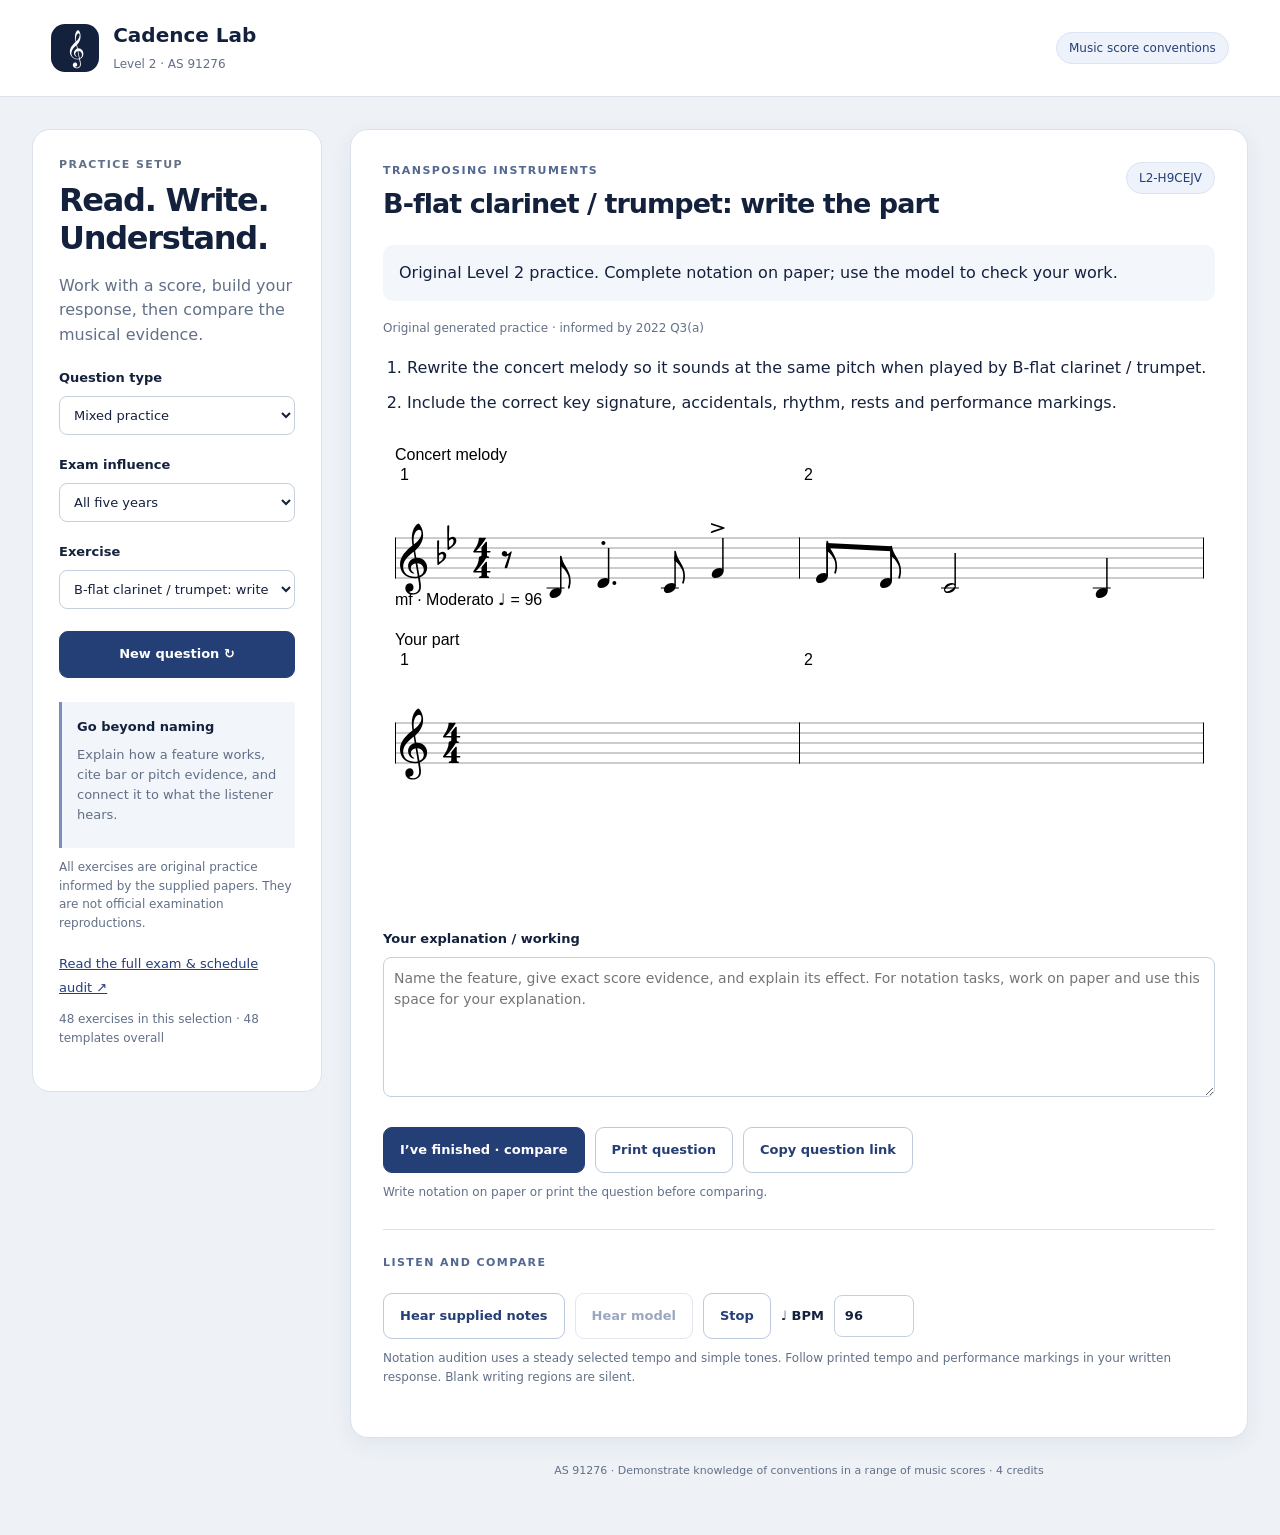
==== index.html @ 73634cb4 "Build Level 2 score conventions practice from 2021–2025 exam audit" ====
<!doctype html>
<html lang="en-NZ"><head><meta charset="utf-8"><meta name="viewport" content="width=device-width,initial-scale=1"><meta name="theme-color" content="#172554"><meta name="description" content="NCEA Level 2 Music AS 91276 score conventions practice informed by the 2021–2025 papers and schedules."><title>Cadence Lab · Level 2</title><link rel="icon" href="favicon.svg"><link rel="stylesheet" href="styles.css"></head>
<body>
<header><a class="brand" href="./"><span class="mark" aria-hidden="true">𝄞</span><span><strong>Cadence Lab</strong><small>Level 2 · AS 91276</small></span></a><span class="chip">Music score conventions</span></header>
<main>
 <aside class="controls"><p class="eyebrow">Practice setup</p><h1>Read. Write.<br>Understand.</h1><p>Work with a score, build your response, then compare the musical evidence.</p>
 <label for="family">Question type</label><select id="family"><option value="all">Mixed practice</option></select>
 <label for="year">Exam influence</label><select id="year"><option value="all">All five years</option><option>2021</option><option>2022</option><option>2023</option><option>2024</option><option>2025</option></select>
 <label for="template">Exercise</label><select id="template"></select><button id="new" class="primary">New question <span aria-hidden="true">↻</span></button>
 <div class="note"><strong>Go beyond naming</strong><p>Explain how a feature works, cite bar or pitch evidence, and connect it to what the listener hears.</p></div>
 <p class="fine">All exercises are original practice informed by the supplied papers. They are not official examination reproductions.</p>
 <a class="text-link" href="docs/source-audit-2021-2025.md">Read the full exam & schedule audit ↗</a><p class="fine" id="count"></p>
 </aside>
 <section class="workspace"><article class="paper">
 <div class="heading"><div><p class="eyebrow" id="family-label"></p><h2 id="title">Loading…</h2></div><span class="chip" id="variant"></span></div>
 <p id="context" class="context"></p><p id="provenance" class="fine"></p><ol id="tasks"></ol>
 <div id="score" class="score" aria-label="Question score"></div><div id="writing-score" class="score" aria-label="Writing staves"></div>
 <div id="fields" class="fields"></div><label for="notes" class="response-label">Your explanation / working</label><textarea id="notes" placeholder="Name the feature, give exact score evidence, and explain its effect. For notation tasks, work on paper and use this space for your explanation."></textarea>
 <div class="actions"><button id="reveal" class="primary">I’ve finished · compare</button><button id="print-question">Print question</button><button id="copy-link">Copy question link</button></div>
 <p id="status" role="status" class="fine"></p>
 <section id="model" hidden><p class="eyebrow">Model response</p><h3>Compare the evidence</h3><div id="comparison"></div><div id="model-score" class="score"></div><ul id="answer"></ul>
 <div class="checks"><h3>Check your own work</h3><div id="checks"></div><p class="fine">These describe the progression towards Achievement, Merit and Excellence. They are self-check prompts, not an official NCEA grade or a percentage conversion.</p></div><button id="print-model">Print model</button></section>
 <section class="listen"><p class="eyebrow">Listen and compare</p><div class="actions"><button id="play-question">Hear supplied notes</button><button id="play-model" disabled>Hear model</button><button id="stop">Stop</button><label for="tempo">♩ BPM <input id="tempo" type="number" min="40" max="160" value="96"></label></div><p class="fine">Notation audition uses a steady selected tempo and simple tones. Follow printed tempo and performance markings in your written response. Blank writing regions are silent.</p></section>
 </article><footer>AS 91276 · Demonstrate knowledge of conventions in a range of music scores · 4 credits</footer></section>
</main>
<script src="vendor/vexflow-bravura-4.2.5.js"></script><script src="theory.js"></script><script src="question-bank.js"></script><script src="validator.js"></script><script src="score-renderer.js"></script><script src="playback.js"></script><script src="app.js"></script>
</body></html>
---- styles.css ----
:root{color-scheme:light;--ink:#14213d;--blue:#243e76;--muted:#627087;--line:#dce2eb;--paper:#fff;--wash:#eef2f7}*{box-sizing:border-box}body{margin:0;font:16px/1.55 system-ui,-apple-system,BlinkMacSystemFont,"Segoe UI",sans-serif;color:var(--ink);background:var(--wash)}header{display:flex;align-items:center;justify-content:space-between;padding:20px 4vw;background:white;border-bottom:1px solid var(--line)}.brand{display:flex;gap:14px;align-items:center;text-decoration:none;color:var(--ink)}.brand strong{font-size:20px;display:block}.brand small{color:var(--muted);font-size:12px}.mark{display:grid;place-items:center;background:var(--ink);color:white;width:48px;height:48px;border-radius:14px;font-size:32px}.chip{background:#edf2fb;color:var(--blue);border:1px solid #dbe4f3;border-radius:20px;padding:6px 12px;font-size:12px;white-space:nowrap}main{display:grid;grid-template-columns:290px minmax(0,1fr);gap:28px;max-width:1500px;margin:auto;padding:32px}.controls{align-self:start;padding:26px;background:white;border:1px solid var(--line);border-radius:18px}.eyebrow{font-size:11px;font-weight:750;letter-spacing:.13em;text-transform:uppercase;color:#526890;margin:0 0 8px}h1{font-size:32px;line-height:1.2;letter-spacing:-.04em;margin:0 0 16px}h2{font-size:27px;line-height:1.25;letter-spacing:-.035em;margin:0}h3{font-size:19px;line-height:1.35}p{margin:10px 0 18px}.controls>p{color:var(--muted)}label{display:block;font-size:13px;font-weight:650;margin:20px 0 8px}select,input,textarea,button{font:inherit}select,input,textarea{border:1px solid #c6cfdd;border-radius:8px;background:white;color:var(--ink);padding:10px;width:100%}select{font-size:13px}button{border:1px solid #bdc9dc;border-radius:9px;background:white;color:var(--blue);font-size:13px;font-weight:650;padding:12px 16px;cursor:pointer}button:hover{background:#edf2fa}button:disabled{opacity:.45;cursor:default}.primary{background:var(--blue);color:white;border-color:var(--blue)}.primary:hover{background:#172c58}.controls button{width:100%;margin-top:22px}.note{background:#f2f5fa;border-left:3px solid #7792ba;padding:15px;margin-top:24px;font-size:13px}.note p{margin:8px 0;color:var(--muted)}.fine{font-size:12px;color:var(--muted)}.text-link{color:var(--blue);font-size:13px}.workspace{min-width:0}.paper{border:1px solid var(--line);border-radius:18px;background:white;padding:32px;box-shadow:0 6px 22px #152b4810}.heading{display:flex;gap:20px;align-items:flex-start;justify-content:space-between}.context{background:#f3f6fb;border-radius:10px;padding:16px;margin-top:24px}ol{padding-left:24px}li{margin:10px 0}.score{margin:22px 0;overflow-x:auto;background:#fff}.score-system{margin-bottom:12px}.score-system svg{display:block;max-width:100%;height:auto}textarea{min-height:140px;resize:vertical;font-size:14px}.actions{display:flex;align-items:center;gap:10px;flex-wrap:wrap;margin:22px 0 10px}.fields{display:grid;grid-template-columns:repeat(auto-fit,minmax(145px,1fr));gap:16px}.fields label{margin:6px 0}.fields input{font-size:14px}.checks{background:#f3f6fb;border-radius:12px;padding:20px;margin:24px 0}.checks label{display:flex;gap:12px;margin:12px 0;font-size:14px;font-weight:400;align-items:flex-start}.checks input{width:18px;margin-top:3px}.checks strong{display:block}.listen{border-top:1px solid var(--line);margin-top:28px;padding-top:24px}.listen label{display:flex;gap:10px;align-items:center;margin:0}.listen input{width:80px}#model{border-top:2px solid #ccd9ed;margin-top:30px;padding-top:25px}#comparison{font-size:13px;background:#eff4fc;border-radius:8px;padding:12px}#comparison:empty{display:none}footer{padding:24px;text-align:center;color:var(--muted);font-size:11px}[hidden]{display:none!important}:focus-visible{outline:3px solid #72a0df;outline-offset:3px}@media(max-width:950px){main{grid-template-columns:235px minmax(0,1fr);padding:20px;gap:18px}.controls,.paper{padding:20px}.heading{display:block}.heading .chip{display:inline-block;margin-top:12px}}@media(max-width:700px){header{padding:14px 18px}header>.chip{display:none}main{display:block;padding:14px}.controls{margin-bottom:16px;display:grid;grid-template-columns:1fr 1fr;gap:10px 16px}.controls h1,.controls>.eyebrow,.controls>p,.controls .note,.controls .text-link{grid-column:1/-1}.controls h1{font-size:26px}.controls label{margin:10px 0 0}.controls select{grid-column:2}.controls button{grid-column:1/-1;margin-top:8px}.controls .note{margin-top:8px}.paper{padding:18px}h2{font-size:23px}.fields{grid-template-columns:1fr 1fr}}
@media print{@page{size:A4 portrait;margin:12mm}body{background:white;font-size:11pt}header,.controls,footer,.actions,.listen,#status,#copy-link,#comparison{display:none!important}main{display:block;padding:0;max-width:none}.paper{border:0;box-shadow:none;border-radius:0;padding:0}.heading{display:block}.context{padding:0;background:none}.score{overflow:visible;margin:10px 0}.score-system{break-inside:avoid}.score-system svg{width:100%;height:auto}textarea{border:0;border-bottom:1px solid #ccc;min-height:70px}.fields input{border:0;border-bottom:1px solid #aaa}.score-system{page-break-inside:avoid}body[data-print="question"] #model{display:none!important}body[data-print="model"] #score,body[data-print="model"] #writing-score,body[data-print="model"] #fields,body[data-print="model"] #notes,body[data-print="model"] .response-label{display:none!important}body[data-print="model"] #model{display:block!important}#print-model{display:none!important}.checks input{appearance:none;border:1px solid #666;border-radius:0}.fine{font-size:9pt}}
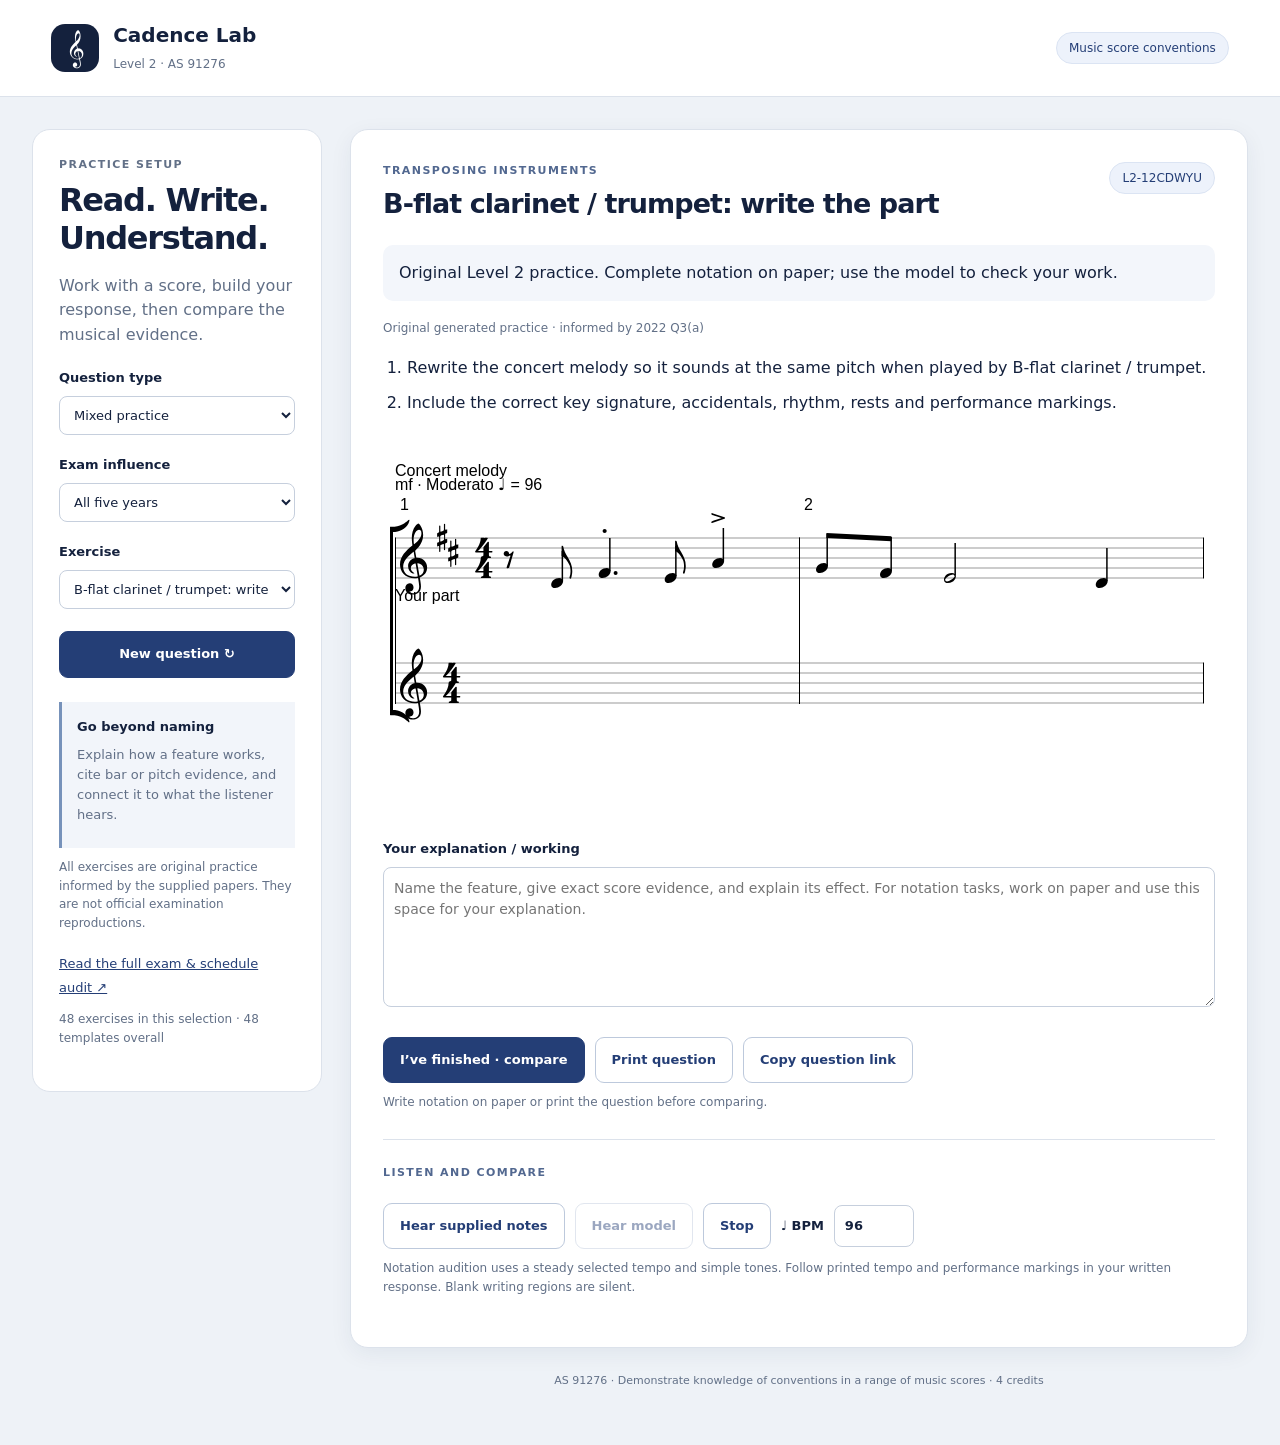
==== commit b0da4ae9: "Tighten multi-part score layout and remove flags from beamed quavers" ====
--- a/index.html
+++ b/index.html
@@ -23,5 +23,5 @@
  <section class="listen"><p class="eyebrow">Listen and compare</p><div class="actions"><button id="play-question">Hear supplied notes</button><button id="play-model" disabled>Hear model</button><button id="stop">Stop</button><label for="tempo">♩ BPM <input id="tempo" type="number" min="40" max="160" value="96"></label></div><p class="fine">Notation audition uses a steady selected tempo and simple tones. Follow printed tempo and performance markings in your written response. Blank writing regions are silent.</p></section>
  </article><footer>AS 91276 · Demonstrate knowledge of conventions in a range of music scores · 4 credits</footer></section>
 </main>
-<script src="vendor/vexflow-bravura-4.2.5.js"></script><script src="theory.js"></script><script src="question-bank.js"></script><script src="validator.js"></script><script src="score-renderer.js"></script><script src="playback.js"></script><script src="app.js"></script>
+<script src="vendor/vexflow-bravura-4.2.5.js"></script><script src="theory.js"></script><script src="question-bank.js"></script><script src="validator.js"></script><script src="score-renderer.js?v=20261012-2"></script><script src="playback.js"></script><script src="app.js"></script>
 </body></html>
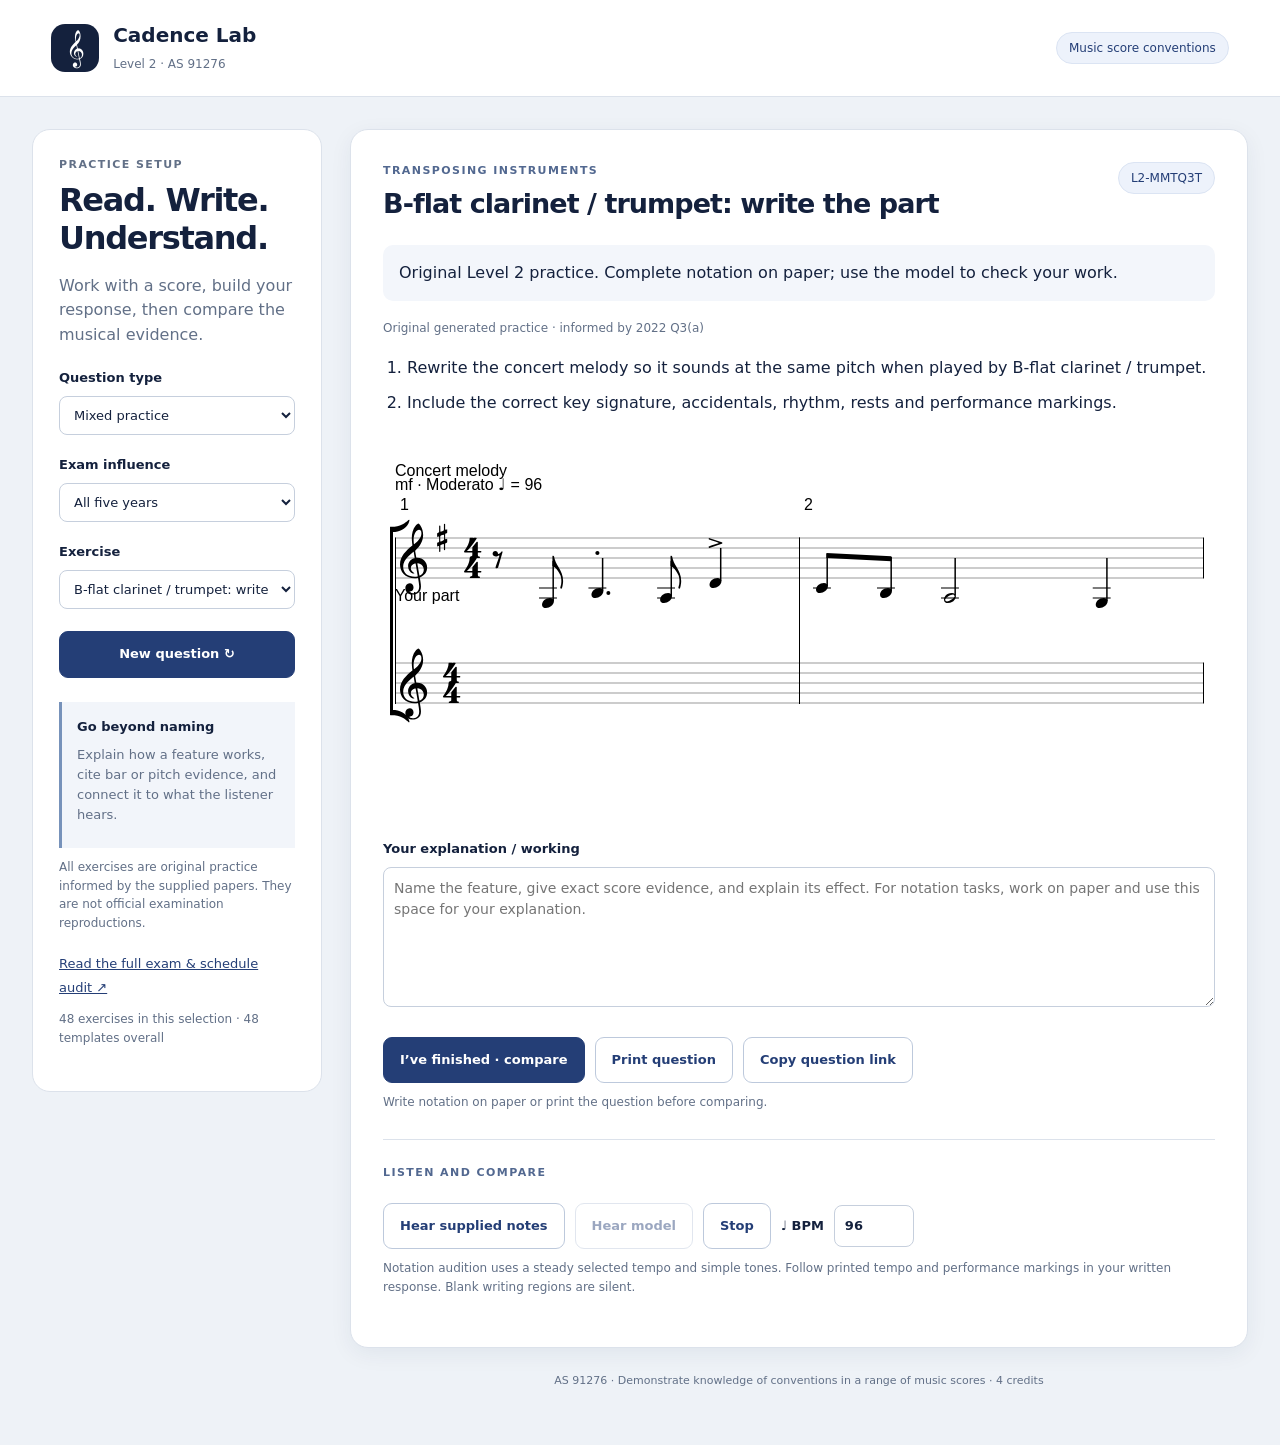
==== commit cc4b4182: "Use piano braces and avoid duplicate measure and question labels" ====
--- a/index.html
+++ b/index.html
@@ -23,5 +23,5 @@
  <section class="listen"><p class="eyebrow">Listen and compare</p><div class="actions"><button id="play-question">Hear supplied notes</button><button id="play-model" disabled>Hear model</button><button id="stop">Stop</button><label for="tempo">♩ BPM <input id="tempo" type="number" min="40" max="160" value="96"></label></div><p class="fine">Notation audition uses a steady selected tempo and simple tones. Follow printed tempo and performance markings in your written response. Blank writing regions are silent.</p></section>
  </article><footer>AS 91276 · Demonstrate knowledge of conventions in a range of music scores · 4 credits</footer></section>
 </main>
-<script src="vendor/vexflow-bravura-4.2.5.js"></script><script src="theory.js"></script><script src="question-bank.js"></script><script src="validator.js"></script><script src="score-renderer.js?v=20261012-2"></script><script src="playback.js"></script><script src="app.js"></script>
+<script src="vendor/vexflow-bravura-4.2.5.js"></script><script src="theory.js"></script><script src="question-bank.js"></script><script src="validator.js"></script><script src="score-renderer.js?v=20261012-3"></script><script src="playback.js"></script><script src="app.js"></script>
 </body></html>
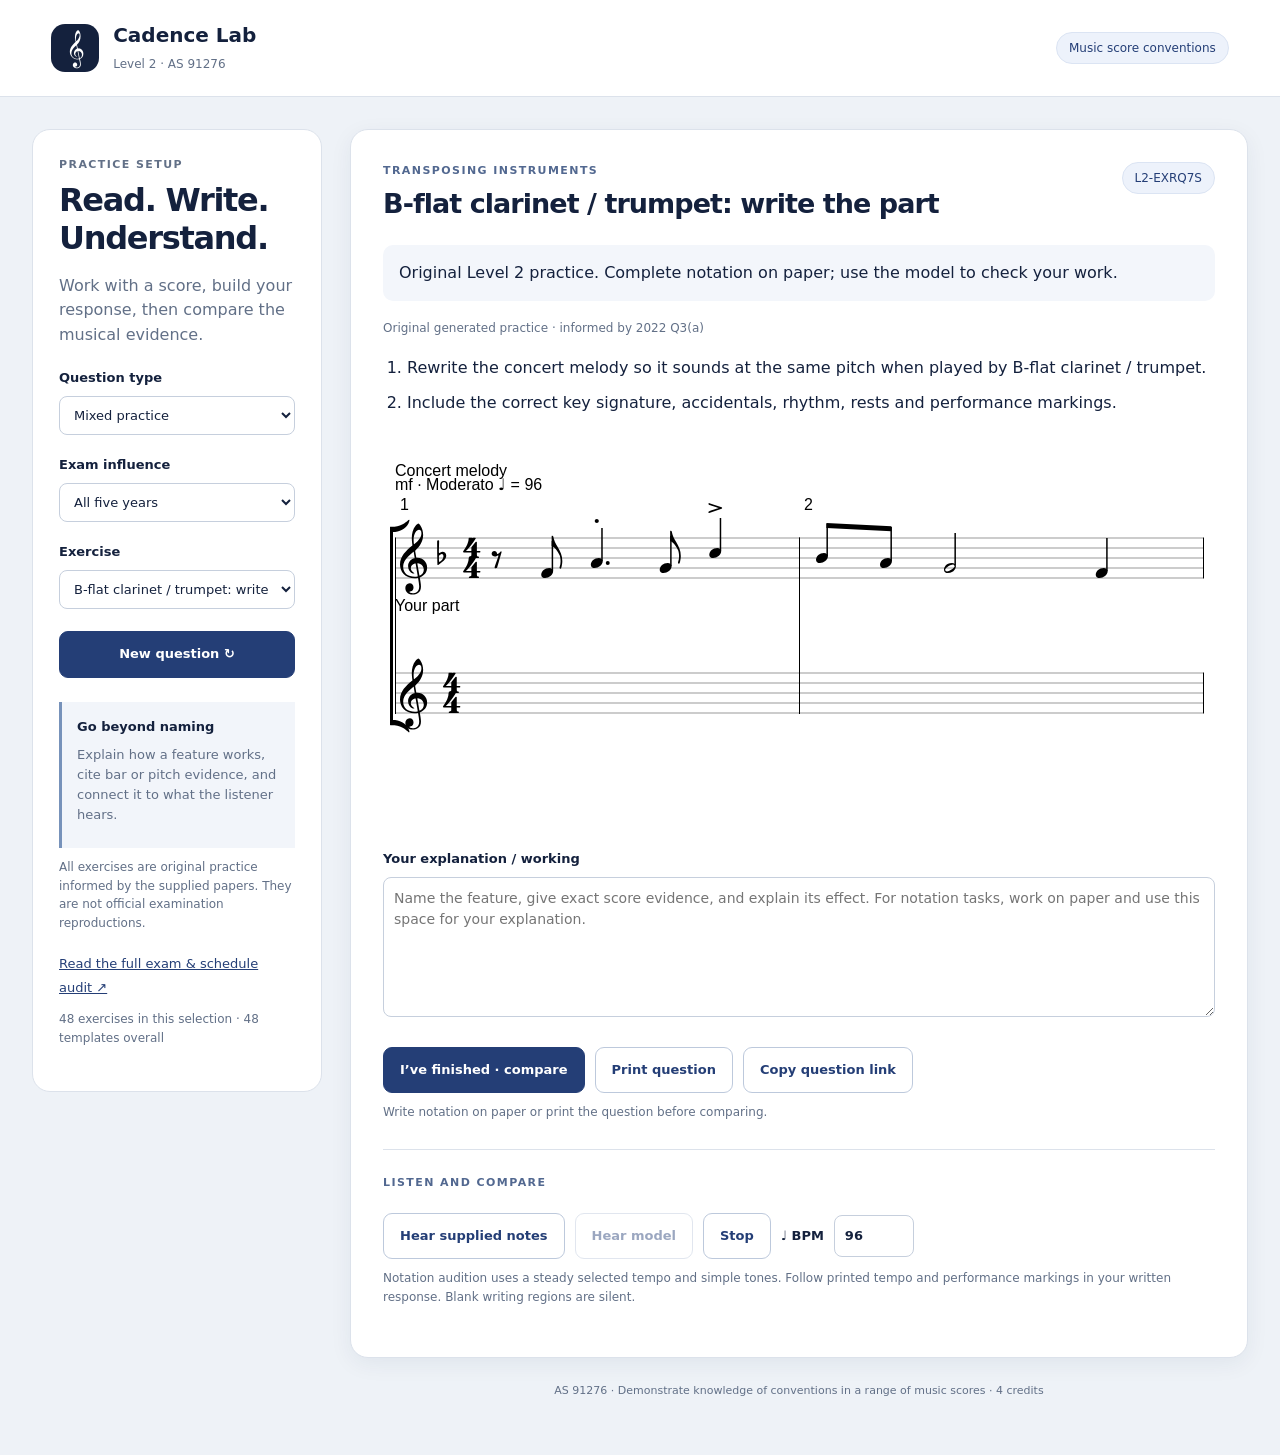
==== commit c2499917: "Keep compact staff spacing with clearance for clefs and part labels" ====
--- a/index.html
+++ b/index.html
@@ -23,5 +23,5 @@
  <section class="listen"><p class="eyebrow">Listen and compare</p><div class="actions"><button id="play-question">Hear supplied notes</button><button id="play-model" disabled>Hear model</button><button id="stop">Stop</button><label for="tempo">♩ BPM <input id="tempo" type="number" min="40" max="160" value="96"></label></div><p class="fine">Notation audition uses a steady selected tempo and simple tones. Follow printed tempo and performance markings in your written response. Blank writing regions are silent.</p></section>
  </article><footer>AS 91276 · Demonstrate knowledge of conventions in a range of music scores · 4 credits</footer></section>
 </main>
-<script src="vendor/vexflow-bravura-4.2.5.js"></script><script src="theory.js"></script><script src="question-bank.js"></script><script src="validator.js"></script><script src="score-renderer.js?v=20261012-3"></script><script src="playback.js"></script><script src="app.js"></script>
+<script src="vendor/vexflow-bravura-4.2.5.js"></script><script src="theory.js"></script><script src="question-bank.js"></script><script src="validator.js"></script><script src="score-renderer.js?v=20261012-4"></script><script src="playback.js"></script><script src="app.js"></script>
 </body></html>
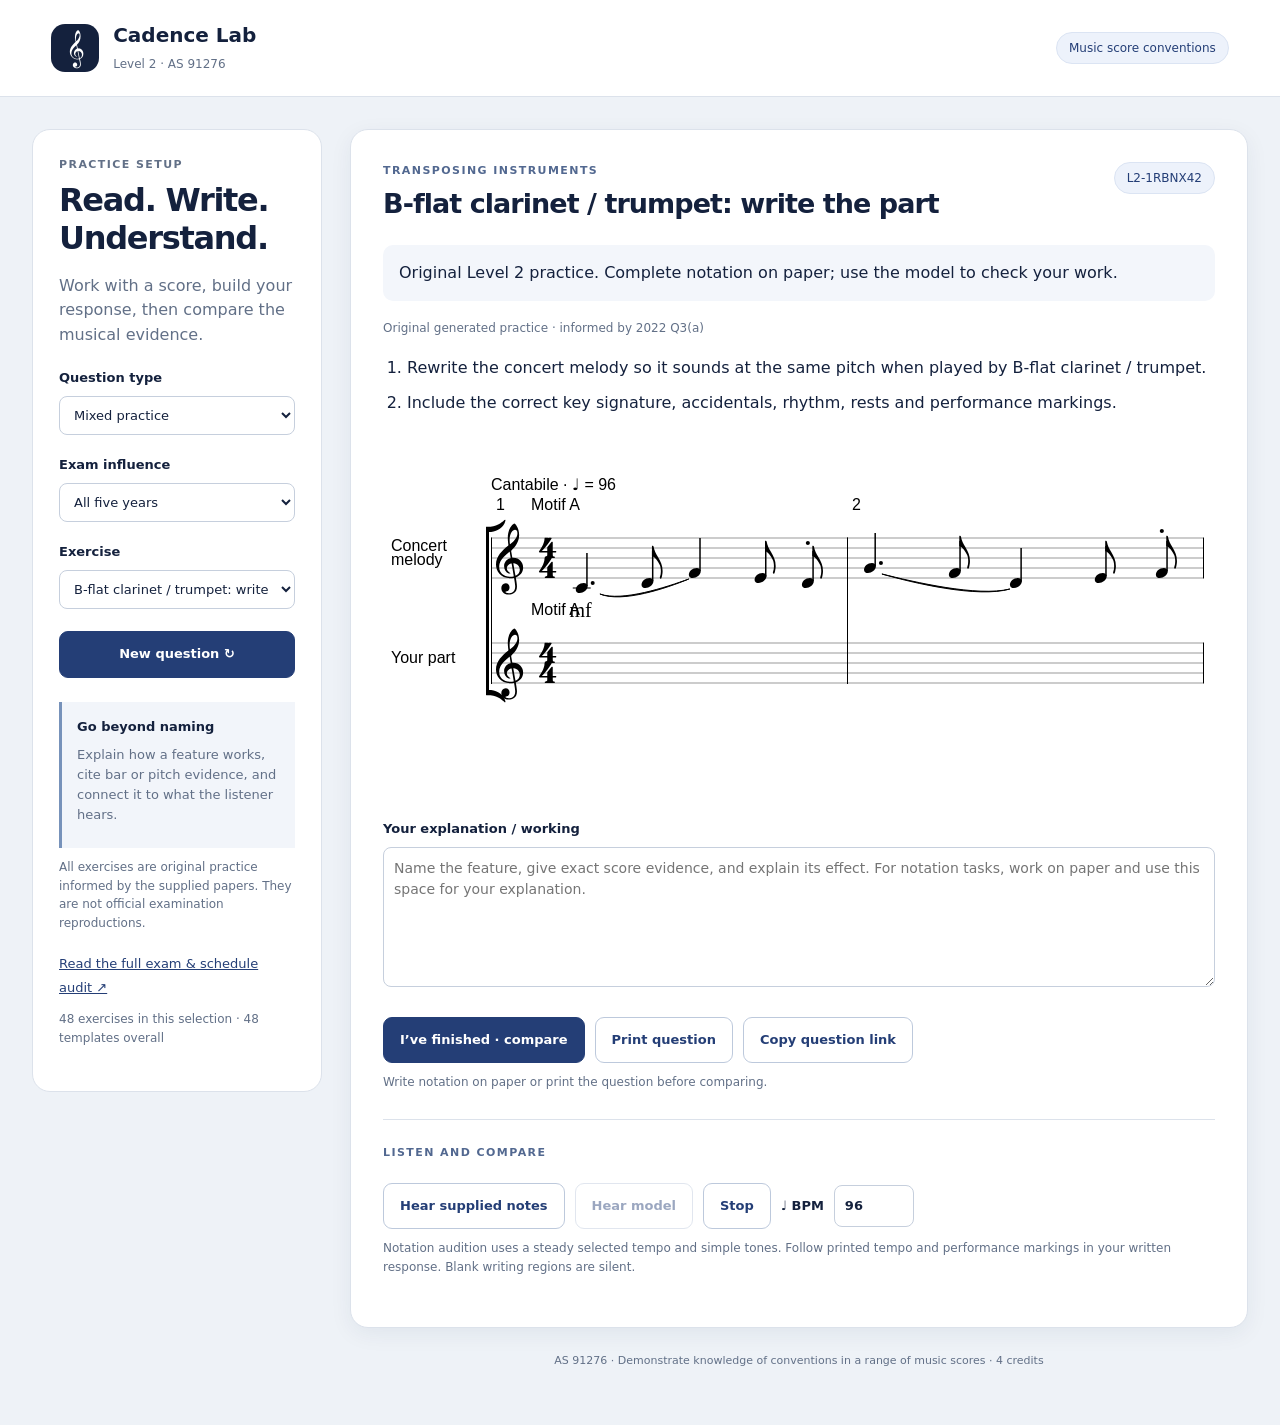
==== commit b831a4d7: "Enrich rhythmic material and align score engraving with exam examples" ====
--- a/index.html
+++ b/index.html
@@ -1,5 +1,5 @@
 <!doctype html>
-<html lang="en-NZ"><head><meta charset="utf-8"><meta name="viewport" content="width=device-width,initial-scale=1"><meta name="theme-color" content="#172554"><meta name="description" content="NCEA Level 2 Music AS 91276 score conventions practice informed by the 2021–2025 papers and schedules."><title>Cadence Lab · Level 2</title><link rel="icon" href="favicon.svg"><link rel="stylesheet" href="styles.css"></head>
+<html lang="en-NZ"><head><meta charset="utf-8"><meta name="viewport" content="width=device-width,initial-scale=1"><meta name="theme-color" content="#172554"><meta name="description" content="NCEA Level 2 Music AS 91276 score conventions practice informed by the 2021–2025 papers and schedules."><title>Cadence Lab · Level 2</title><link rel="icon" href="favicon.svg"><link rel="stylesheet" href="styles.css?v=20261016-2"></head>
 <body>
 <header><a class="brand" href="./"><span class="mark" aria-hidden="true">𝄞</span><span><strong>Cadence Lab</strong><small>Level 2 · AS 91276</small></span></a><span class="chip">Music score conventions</span></header>
 <main>
@@ -23,5 +23,5 @@
  <section class="listen"><p class="eyebrow">Listen and compare</p><div class="actions"><button id="play-question">Hear supplied notes</button><button id="play-model" disabled>Hear model</button><button id="stop">Stop</button><label for="tempo">♩ BPM <input id="tempo" type="number" min="40" max="160" value="96"></label></div><p class="fine">Notation audition uses a steady selected tempo and simple tones. Follow printed tempo and performance markings in your written response. Blank writing regions are silent.</p></section>
  </article><footer>AS 91276 · Demonstrate knowledge of conventions in a range of music scores · 4 credits</footer></section>
 </main>
-<script src="vendor/vexflow-bravura-4.2.5.js"></script><script src="theory.js"></script><script src="question-bank.js"></script><script src="validator.js"></script><script src="score-renderer.js?v=20261012-4"></script><script src="playback.js"></script><script src="app.js"></script>
+<script src="vendor/vexflow-bravura-4.2.5.js"></script><script src="theory.js"></script><script src="musical-material.js?v=20261016-2"></script><script src="question-bank.js?v=20261016-2"></script><script src="validator.js?v=20261016-2"></script><script src="score-renderer.js?v=20261016-2"></script><script src="playback.js?v=20261016-2"></script><script src="app.js"></script>
 </body></html>
--- a/styles.css
+++ b/styles.css
@@ -1,2 +1,4 @@
 :root{color-scheme:light;--ink:#14213d;--blue:#243e76;--muted:#627087;--line:#dce2eb;--paper:#fff;--wash:#eef2f7}*{box-sizing:border-box}body{margin:0;font:16px/1.55 system-ui,-apple-system,BlinkMacSystemFont,"Segoe UI",sans-serif;color:var(--ink);background:var(--wash)}header{display:flex;align-items:center;justify-content:space-between;padding:20px 4vw;background:white;border-bottom:1px solid var(--line)}.brand{display:flex;gap:14px;align-items:center;text-decoration:none;color:var(--ink)}.brand strong{font-size:20px;display:block}.brand small{color:var(--muted);font-size:12px}.mark{display:grid;place-items:center;background:var(--ink);color:white;width:48px;height:48px;border-radius:14px;font-size:32px}.chip{background:#edf2fb;color:var(--blue);border:1px solid #dbe4f3;border-radius:20px;padding:6px 12px;font-size:12px;white-space:nowrap}main{display:grid;grid-template-columns:290px minmax(0,1fr);gap:28px;max-width:1500px;margin:auto;padding:32px}.controls{align-self:start;padding:26px;background:white;border:1px solid var(--line);border-radius:18px}.eyebrow{font-size:11px;font-weight:750;letter-spacing:.13em;text-transform:uppercase;color:#526890;margin:0 0 8px}h1{font-size:32px;line-height:1.2;letter-spacing:-.04em;margin:0 0 16px}h2{font-size:27px;line-height:1.25;letter-spacing:-.035em;margin:0}h3{font-size:19px;line-height:1.35}p{margin:10px 0 18px}.controls>p{color:var(--muted)}label{display:block;font-size:13px;font-weight:650;margin:20px 0 8px}select,input,textarea,button{font:inherit}select,input,textarea{border:1px solid #c6cfdd;border-radius:8px;background:white;color:var(--ink);padding:10px;width:100%}select{font-size:13px}button{border:1px solid #bdc9dc;border-radius:9px;background:white;color:var(--blue);font-size:13px;font-weight:650;padding:12px 16px;cursor:pointer}button:hover{background:#edf2fa}button:disabled{opacity:.45;cursor:default}.primary{background:var(--blue);color:white;border-color:var(--blue)}.primary:hover{background:#172c58}.controls button{width:100%;margin-top:22px}.note{background:#f2f5fa;border-left:3px solid #7792ba;padding:15px;margin-top:24px;font-size:13px}.note p{margin:8px 0;color:var(--muted)}.fine{font-size:12px;color:var(--muted)}.text-link{color:var(--blue);font-size:13px}.workspace{min-width:0}.paper{border:1px solid var(--line);border-radius:18px;background:white;padding:32px;box-shadow:0 6px 22px #152b4810}.heading{display:flex;gap:20px;align-items:flex-start;justify-content:space-between}.context{background:#f3f6fb;border-radius:10px;padding:16px;margin-top:24px}ol{padding-left:24px}li{margin:10px 0}.score{margin:22px 0;overflow-x:auto;background:#fff}.score-system{margin-bottom:12px}.score-system svg{display:block;max-width:100%;height:auto}textarea{min-height:140px;resize:vertical;font-size:14px}.actions{display:flex;align-items:center;gap:10px;flex-wrap:wrap;margin:22px 0 10px}.fields{display:grid;grid-template-columns:repeat(auto-fit,minmax(145px,1fr));gap:16px}.fields label{margin:6px 0}.fields input{font-size:14px}.checks{background:#f3f6fb;border-radius:12px;padding:20px;margin:24px 0}.checks label{display:flex;gap:12px;margin:12px 0;font-size:14px;font-weight:400;align-items:flex-start}.checks input{width:18px;margin-top:3px}.checks strong{display:block}.listen{border-top:1px solid var(--line);margin-top:28px;padding-top:24px}.listen label{display:flex;gap:10px;align-items:center;margin:0}.listen input{width:80px}#model{border-top:2px solid #ccd9ed;margin-top:30px;padding-top:25px}#comparison{font-size:13px;background:#eff4fc;border-radius:8px;padding:12px}#comparison:empty{display:none}footer{padding:24px;text-align:center;color:var(--muted);font-size:11px}[hidden]{display:none!important}:focus-visible{outline:3px solid #72a0df;outline-offset:3px}@media(max-width:950px){main{grid-template-columns:235px minmax(0,1fr);padding:20px;gap:18px}.controls,.paper{padding:20px}.heading{display:block}.heading .chip{display:inline-block;margin-top:12px}}@media(max-width:700px){header{padding:14px 18px}header>.chip{display:none}main{display:block;padding:14px}.controls{margin-bottom:16px;display:grid;grid-template-columns:1fr 1fr;gap:10px 16px}.controls h1,.controls>.eyebrow,.controls>p,.controls .note,.controls .text-link{grid-column:1/-1}.controls h1{font-size:26px}.controls label{margin:10px 0 0}.controls select{grid-column:2}.controls button{grid-column:1/-1;margin-top:8px}.controls .note{margin-top:8px}.paper{padding:18px}h2{font-size:23px}.fields{grid-template-columns:1fr 1fr}}
 @media print{@page{size:A4 portrait;margin:12mm}body{background:white;font-size:11pt}header,.controls,footer,.actions,.listen,#status,#copy-link,#comparison{display:none!important}main{display:block;padding:0;max-width:none}.paper{border:0;box-shadow:none;border-radius:0;padding:0}.heading{display:block}.context{padding:0;background:none}.score{overflow:visible;margin:10px 0}.score-system{break-inside:avoid}.score-system svg{width:100%;height:auto}textarea{border:0;border-bottom:1px solid #ccc;min-height:70px}.fields input{border:0;border-bottom:1px solid #aaa}.score-system{page-break-inside:avoid}body[data-print="question"] #model{display:none!important}body[data-print="model"] #score,body[data-print="model"] #writing-score,body[data-print="model"] #fields,body[data-print="model"] #notes,body[data-print="model"] .response-label{display:none!important}body[data-print="model"] #model{display:block!important}#print-model{display:none!important}.checks input{appearance:none;border:1px solid #666;border-radius:0}.fine{font-size:9pt}}
+
+@media print{.score-system{min-width:0!important}}
